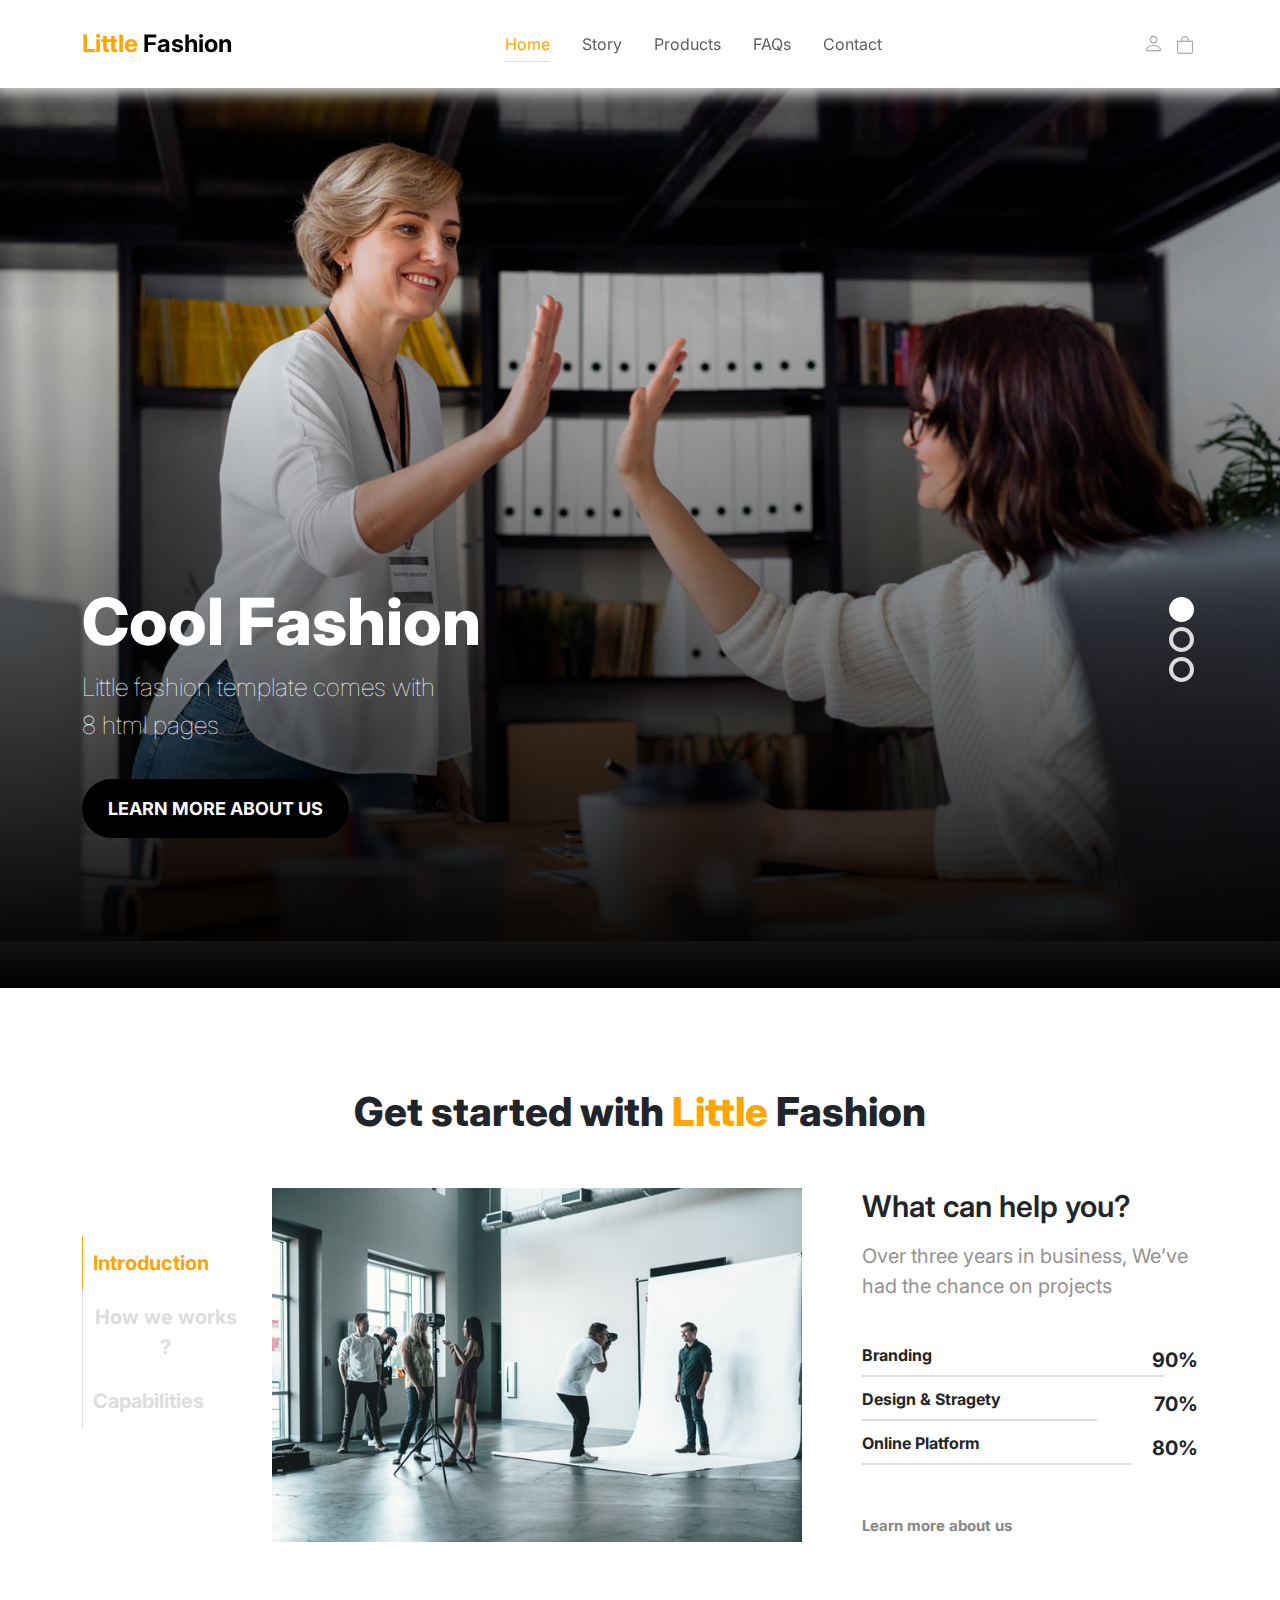
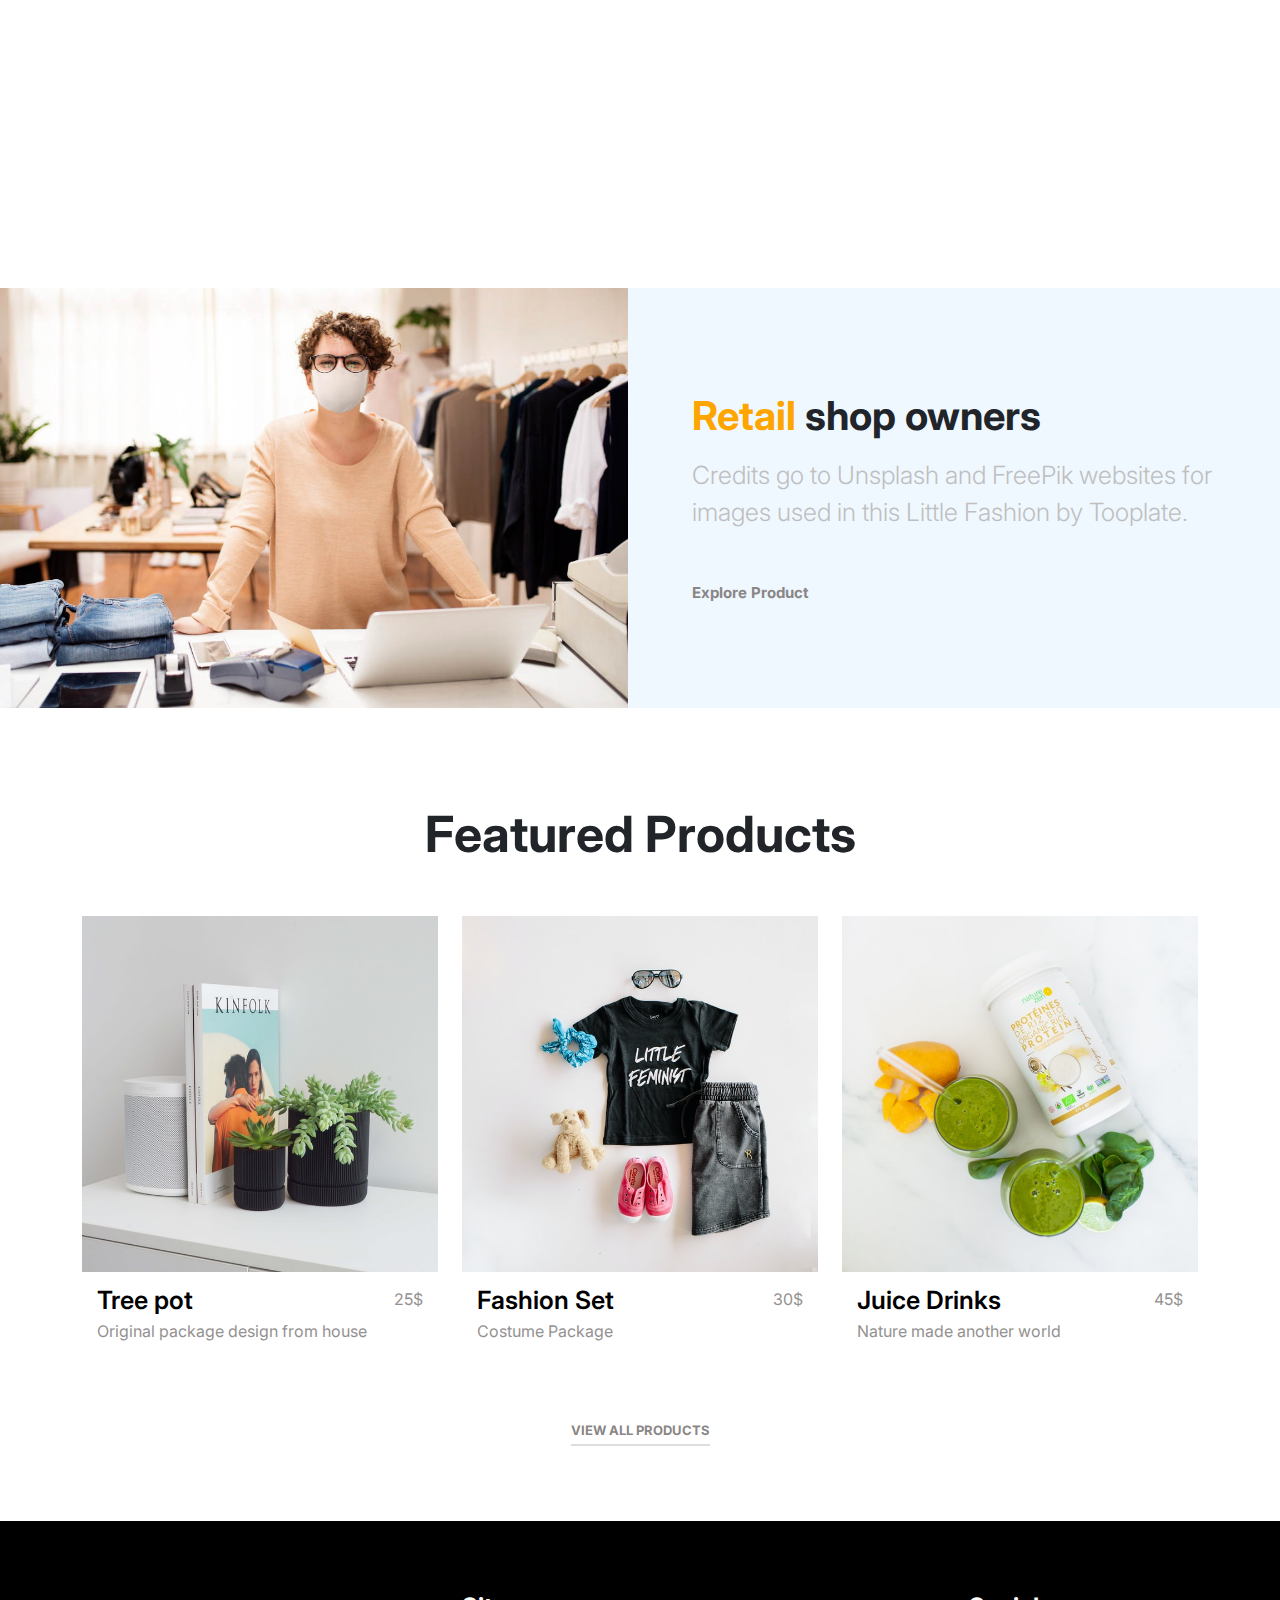
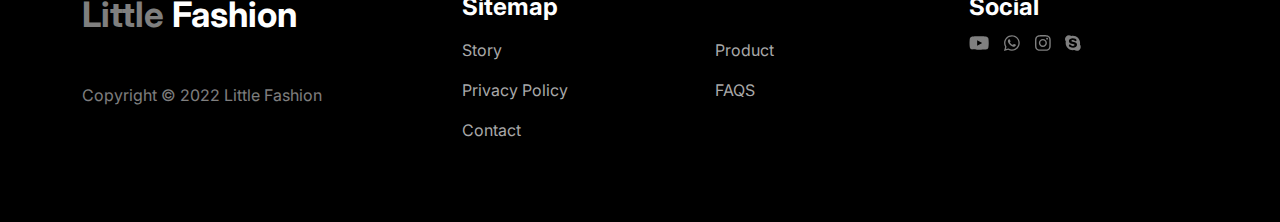
==== index.html @ c57e4cd6 "Add files via upload" ====
<!DOCTYPE html>
<html lang="en">

<head>
    <meta charset="UTF-8">
    <meta name="viewport" content="width=device-width, initial-scale=1.0">
    <title>Little Fashion</title>
    <link rel="stylesheet" href="./css/main.css">
    <link rel="stylesheet" href="./css/basic.css">
    <link rel="stylesheet" href="./css/all.min.css">
    <link rel="stylesheet" href="./css/bootstrap.min.css">
    <link rel="preconnect" href="https://fonts.googleapis.com">
    <link rel="preconnect" href="https://fonts.gstatic.com" crossorigin>
    <link href="https://fonts.googleapis.com/css2?family=Inter:wght@100;300;400;500;700;800&display=swap"
        rel="stylesheet">
    <link rel="stylesheet" href="https://cdn.jsdelivr.net/npm/bootstrap-icons@1.5.0/font/bootstrap-icons.css" />
</head>

<body>
    <nav class="navbar bg-white navbar-expand-lg pt-4 pb-4">
        <div class="container">
            <a class="navbar-brand" href="/index.html">
                <h4 class="m-0"><span>Little</span> Fashion</h4>
            </a>
            <button class="navbar-toggler" type="button" data-bs-toggle="collapse"
                data-bs-target="#navbarSupportedContent" aria-controls="navbarSupportedContent" aria-expanded="false"
                aria-label="Toggle navigation">
                <span class="navbar-toggler-icon"></span>
            </button>
            <div class="collapse navbar-collapse" id="navbarSupportedContent">
                <ul class="navbar-nav m-auto mb-2 mb-lg-0 gap-lg-3">
                    <li class="nav-item">
                        <a class="nav-link active" aria-current="page" href="./index.html">Home</a>
                    </li>
                    <li class="nav-item">
                        <a class="nav-link" href="./story.html">Story</a>
                    </li>
                    <li class="nav-item">
                        <a class="nav-link" href="./products.html">Products</a>
                    </li>
                    <li class="nav-item">
                        <a class="nav-link" href="./faq.html">FAQs</a>
                    </li>
                    <li class="nav-item">
                        <a class="nav-link" href="./contact.html">Contact</a>
                    </li>

                </ul>
                <div class="user">
                    <a href="#"> <i class="bi bi-person"></i> </a>
                    <a href="./product-details.html"> <i class="bi bi-bag"></i> </a>
                </div>
            </div>
        </div>
    </nav>
    <header>
        <div class="img-container">
            <img class="img-fluid active" src="./images/slideshow/medium-shot-business-women-high-five.jpeg" alt="">
            <img class="img-fluid" src="./images/slideshow/team-meeting-renewable-energy-project.jpeg" alt="">
            <img class="img-fluid" src="./images/slideshow/two-business-partners-working-together-office-computer.jpeg" alt="">
        </div>
        <div class="container">
            <div class="header-text">
                <div class="row">
                    <div class="col-10">
                        <div class="fades">
                            <div class="header-detail">
                                <h1>Cool Fashion</h1>
                                <p>Little fashion template comes with <br> 8 html pages</p>
                                <button>Learn more about us</button>
                            </div>
                            <div class="header-detail">
                                <h1>New Design</h1>
                                <p>Please share this Little Fashion template to your friends. <br> Thank you for supporting us.</p>
                                <button>Explore Products</button>
                            </div>
                            <div class="header-detail">
                                <h1>Talk to us</h1>
                                <p>Tooplate is one of the best HTML CSS template <br> websites for everyone.</p>
                                <button>Work with us</button>
                            </div>
                        </div>
                    </div>
                    <div class="col-2">
                        <ul class="header-btns">
                            <li><span class="active"></span></li>
                            <li><span></span></li>
                            <li><span></span></li>
                        </ul>
                    </div>
                </div>
            </div>
        </div>
    </header>

    <div class="about pt-5 pb-5">
        <h1 class="text-center mb-5">Get started with <span>Little</span> Fashion</h1>
        <div class="container">
            <div class="row">
                <div class="col-lg-2 mb-4 mb-lg-0 about-btns pt-lg-5">
                    <ul>
                        <li>
                            <button class="active">Introduction</button>
                        </li>
                        <li>
                            <button>How we works ?</button>
                        </li>
                        <li>
                            <button>Capabilities</button>
                        </li>
                    </ul>
                </div>
                <div class="col-lg-10 about-change">
                    <section class="one ">
                        <div class="row w-100">
                            <div class="col-lg-7 mb-4 mb-lg-0">
                                <img class="img-fluid" src="./images/pim-chu-z6NZ76_UTDI-unsplash.jpeg" alt="">
                            </div>
                            <div class="col-lg-5 mb-3 mb-lg-0 ps-lg-5">
                                <h2>Good <span>Design</span> <br> Ideas for <span>your</span> fashion</h2>
                                <p>Little Fashion templates comes with sign in / sign up pages, product listing /
                                    product detail, about, FAQs, and
                                    contact
                                    page.
                                </p>
                                <p class="mb-5">Since this HTML template is based on Boostrap 5 CSS library, you can
                                    feel free to add more components as you
                                    need.
                                </p>
                                <a class="special-link" href="#">Learn more about us <i
                                        class="fa-solid fa-arrow-right"></i></a>
                            </div>
                        </div>
                    </section>
                    <section class="two">
                        <div class="row w-100">
                            <div class="col-lg-7 mb-4 mb-lg-0">
                                <div>
                                    <iframe class="img-fluid"
                                        src="https://www.youtube-nocookie.com/embed/f_7JqPDWhfw?controls=0"
                                        title="YouTube video player" frameborder="0"
                                        allow="accelerometer; autoplay; clipboard-write; encrypted-media; gyroscope; picture-in-picture"
                                        allowfullscreen=""></iframe>
                                </div>
                            </div>
                            <div class="col-lg-5 mb-3 mb-lg-0 ps-lg-5">
                                <h2>Life at Studio</h2>
                                <p>Over three years in business, We’ve had the chance to work on a variety of projects,
                                    with companies
                                </p>
                                <p class="mb-5">Custom work is branding, web design, UI/UX design
                                </p>
                                <a class="special-link" href="#">Work with us <i
                                        class="fa-solid fa-arrow-right"></i></a>
                            </div>
                        </div>
                    </section>
                    <section class="three active">
                        <div class="row w-100">
                            <div class="col-lg-7 mb-4 mb-lg-0">
                                <img class="img-fluid" src="./images/cody-lannom-G95AReIh_Ko-unsplash.jpeg" alt="">
                            </div>
                            <div class="col-lg-5 mb-3 mb-lg-0 ps-lg-5">
                                <h2>What can help you?</h2>
                                <p>
                                    Over three years in business, We’ve had the chance on projects
                                </p>
                                <ul>
                                    <li data-width="90%">
                                        Branding
                                        <span style="width: 90%;"></span>
                                    </li>
                                    <li data-width="70%">
                                        Design & Stragety
                                        <span style="width: 70%;"></span>
                                    </li>
                                    <li data-width="80%">
                                        Online Platform
                                        <span style="width: 80%;"></span>
                                    </li>
                                </ul>
                                <a class="special-link" href="#">Learn more about us <i class="fa-solid fa-arrow-right"></i></a>
                            </div>
                        </div>
                    </section>
                </div>
            </div>
        </div>
    </div>

    <div class="retail">
        <div class="row align-items-center">
            <div class="col-md-6 mb-lg-0 mb-3">
                <img class="img-fluid" src="./images/retail-shop-owner-mask-social-distancing-shopping.jpg" alt="">
            </div>
            <div class="col-md-6 mb-lg-0 mb-3 bimg">
                <div>
                    <h1><span>Retail</span> shop owners</h1>
                    <p class="mb-5">Credits go to Unsplash and FreePik websites for images used in this Little Fashion
                        by Tooplate.</p>
                    <a href="#" class="special-link">Explore Product <i class="fa-solid fa-arrow-right"></i></a>
                </div>
            </div>
        </div>
    </div>

    <div class="pt-5 featured">
        <h1 class=""><span>Featured</span> Products</h1>
        <div class="container">
            <div class="row mb-5">
                <div class="col-md-6 col-lg-4 mb-3 mb-lg-0">
                    <div>
                        <img class="img-fluid" src="./images//product/evan-mcdougall-qnh1odlqOmk-unsplash.jpeg" alt="">
                        <div class="img-details">
                            <a href="#">Tree pot</a> <span>25$</span> <br>
                            <span>Original package design from house</span>
                        </div>
                    </div>
                </div>
                <div class="col-md-6 col-lg-4 mb-3 mb-lg-0">
                    <div>
                        <img class="img-fluid" src="./images//product/jordan-nix-CkCUvwMXAac-unsplash.jpeg" alt="">
                        <div class="img-details">
                            <a href="#">Fashion Set</a> <span>30$</span> <br>
                            <span>Costume Package</span>
                        </div>
                    </div>
                </div>
                <div class="col-md-6 col-lg-4 mb-3 mb-lg-0">
                    <div>
                        <img class="img-fluid" src="./images//product/nature-zen-3Dn1BZZv3m8-unsplash.jpeg" alt="">
                        <div class="img-details">
                            <a href="#">Juice Drinks</a> <span>45$</span> <br>
                            <span>Nature made another world</span>
                        </div>
                    </div>
                </div>
            </div>

            <div class="text-center pt-3">
                <a class="view" href="#">View All Products</a>
            </div>
        </div>
    </div>

    <script src="./js/footer.js"></script>

    <script src="./js/all.min.js"></script>
    <script src="./js/bootstrap.bundle.min.js"></script>
    <script src="./js/main.js"></script>
</body>

</html>
---- css/main.css ----
body{
    font-family: 'Inter', sans-serif !important;
    overflow-x: hidden;
}
.special-link{
    font-size: 15px;
    color: #8a8686;
    text-decoration: none;
    font-weight: 700;
    transition: 0.5s;
}
.special-link svg{
    opacity: 0;
    transition: 0.3s;
    font-size: 14px;
}
.special-link:hover{
    color: orange;
}
.special-link:hover svg{
    opacity: 1;
}

header{
    height: 100vh;
    position: relative;
    overflow: hidden;
}
header .img-container{
    position: absolute;
    width: 100%;
    height: 100%;
    z-index: -555;
}
header .img-container img{
    position: absolute;
    object-fit: cover;
    transition: 0.6s;
    opacity: 0;
}
header .img-container img.active{
    opacity: 1;
}
header::before{
    content: '';
    width: 100%;
    height: 100%;
    position: absolute;
    top: 0;
    right: 0;
    background: linear-gradient(to top, black, transparent 75%);
}

header .container .header-text{
    color: white;
    position: absolute;
    width: 100%;
    bottom: 150px;
}
header .fades{
    height: 255px;
    overflow: hidden;
}
header .fades div{
    height: 255px;
    transition: 0.5s;
}
header .container div h1{
    font-size: 65px;
    font-weight: 800;
}
header .container div p{
    font-size: 25px;
    font-weight: 100;
    color: #fff;
    margin-bottom: 35px;
}
header .container div button{
    background-color: black;
    color: white;
    border: 0;
    border-radius: 30px;
    padding: 16px 26px;
    font-size: 18px;
    font-weight: 700;
    text-transform: uppercase;
}
header .container ul{
    list-style: none;
    padding: 0;
    margin: 0;
    margin-top: 14px;
}
header .container ul li span{
    display: block;
    width: 25px;
    height: 25px;
    border: 4px solid #DDD;
    border-radius: 50%;
    margin: 5px 0;
    cursor: pointer;
}
header .container ul li span.active{
    background-color: #fff;
    border-color: #fff;
}
.about{
    height: 100vh;
}
.about h1{
    font-weight: 800;
    font-size: 40px;
    line-height: 1.4;
    margin-top: 3rem;
}
.about h1 span ,.about .row h2 span,.retail .row .bimg div h1 span{
    color: orange;
}
.about .row .about-btns ul{
    list-style: none;
    margin: 0;
    padding: 0;
}
.about .row .about-btns button{
    color: #ddd;
    background-color: transparent;
    border: 0;
    outline: 0;
    border-left: 1px solid #ddd;
    font-size: 20px;
    font-weight: 700;
    padding: 12px 10px;
    transition: 0.5s;
}

.about .row .about-btns button:hover , .about .row .about-btns button.active{
    color: orange;
    border-color: orange;
}
.about .about-change{
    position: relative;
    min-height: 400px;
}
.about .about-change section{
    position: absolute;
    opacity: 0;
    transition: 0.5s;
    width: 100%;
}
.about .about-change section.active {
    opacity: 1;
}
.about .row h2{
    font-size: 30px;
    font-weight: 600;
    margin-bottom: 17px;
}
.about .row p{
    font-size:20px;
    color: #949191;
}
.about .row .two iframe{
    width: 100%;
    height: 300px;
}
.about .row .three ul {
    list-style: none;
    padding: 0;
    margin-top: 2rem;
    margin-bottom: 3rem;
}
.about .row .three ul li{
    font-weight: 700;
    padding: 10px 0;
    position: relative;
}
.about .row .three ul li::after{
    content: attr(data-width);
    position: absolute;
    right: 0;
    bottom: 2px;
    font-size: 20px;
}
.about .row .three ul li span{
    content: '';
    position: absolute;
    bottom: 0;
    left: 0;
    height: 2px;
    background-color: #ddd;
}
.retail{
    background-color: #f0f8ff;
    /* margin-top: 3rem; */
    margin-bottom: 3rem;
}
.retail .row .bimg div{
    padding: 10px 40px;
}
.retail .row .bimg div h1{
    font-size:40px;
    font-weight: 700;
    margin-bottom: 17px;
}
.retail .row .bimg div p{
    font-size:25px;
    color: #bfbfbf;
    font-weight: 300;
    margin-bottom: 20px;
}

.featured{
    padding-bottom: 5rem !important;
}
.featured h1{
    font-size: 50px;
    font-weight: 700;
    text-align: center;
    margin-bottom: 3.25rem;
}
.featured .row .img-details{
    padding: 10px 15px;
    position: relative;
}

.featured .row .img-details a{
    font-size: 25px;
    color: #000;
    text-decoration: none;
    font-weight: 600;
    display: inline-block;
    transition: 0.3s;
}
.featured .row .img-details a:hover{
    color: orange;
}
.featured .row .img-details span:first-of-type{
    position: absolute;
    top: 15px;
    right: 15px;
}
.featured .row .img-details span{
    color: #949191;
}

.featured .row div div img:hover{
    transition: 0.5s;
    box-shadow: 5px 6px 14px 5px #ddd;
}

.featured .view{
    font-size: 13px;
    color: #8a8686;
    text-decoration: none;
    padding-bottom: 6px;
    font-weight: 700;
    border-bottom: 2px solid #ddd;
    text-transform: uppercase;
    transition: 0.3s;
}
.featured a:hover{
    color: orange;
}

@media (min-width:320px) and (max-width:480px){
    header{
        height: 280px;
        background-size: 100%;
    }
    header .fades{
        height: 205px;
    }
    header .container .header-text {
        bottom: 11.5px;
    }

    header .container div h1 {
        font-size: 35px;
    }

    header .container div p {
        font-size: 18px;
        margin-bottom: 12px;
    }
    header .container div button {
        padding: 16px 20px;
        font-size: 13px;
    }
    header .container ul li span{
        width: 20px;
        height: 20px;
    }
    header .row div.col-2{
        padding: 0 5px;
    }
    .about{
        height: 150vh;
    }
    .about .about-change {
        position: relative;
        min-height: 650px;
    }
}
---- css/basic.css ----
nav{
    position: sticky !important;
    top: 0;
    box-shadow: -2px 0px 14px 5px #ddd;
    z-index: 9999;
}
nav div a h4 {
    font-weight: 700;
}

nav div a h4 span {
    color: orange;
}

nav ul li a {
    overflow: hidden;
    position: relative;
}

nav ul li a:hover {
    color: orange !important;
}

nav ul li a.active {
    color: orange !important;
}

nav ul li a::after,
nav ul li a.active::after {
    content: "";
    position: absolute;
    bottom: -4px;
    left: 0;
    background-color: #ddd;
    height: 1.5px;
    width: calc(100% - 16px);
    margin: 0 8px;
    transition: 0.5s;
}

nav ul li a.active::after {
    bottom: 2px;
}

nav ul li a:hover::after {
    bottom: 2px;
}

nav .user a {
    text-decoration: none;
    margin: 0 4px;
}

nav .user a i {
    color: #aaaaaa;
    font-size: 18px;
    transition: 0.5s;
}
nav .user a:first-child i{
    font-size: 21px;
}
nav .user a:hover>i {
    color: orange;
}


footer {
    background-color: #000;
    color: #fff;
    padding: 4.5rem 0;
}

footer .heading {
    font-size: 35px;
    font-weight: 700;
}

footer h4 {
    font-weight: 700;
}

footer .row .sitemap a {
    display: inline-block;
    color: #a9a9a9;
    text-decoration: none;
    padding: 8px 0;
}

footer .row .sitemap a:hover,
footer ul li a:hover {
    color: white !important;
}

footer ul {
    list-style: none;
    display: flex;
    flex-wrap: wrap;
    gap: 15px;
    padding: 0;
}

footer ul li a {
    font-size: 18px;
}

@media (min-width:320px) and (max-width:480px) {

    nav ul li a::after,
    nav ul li a.active::after {
        width: calc(100%);
        margin: 0;
    }
}
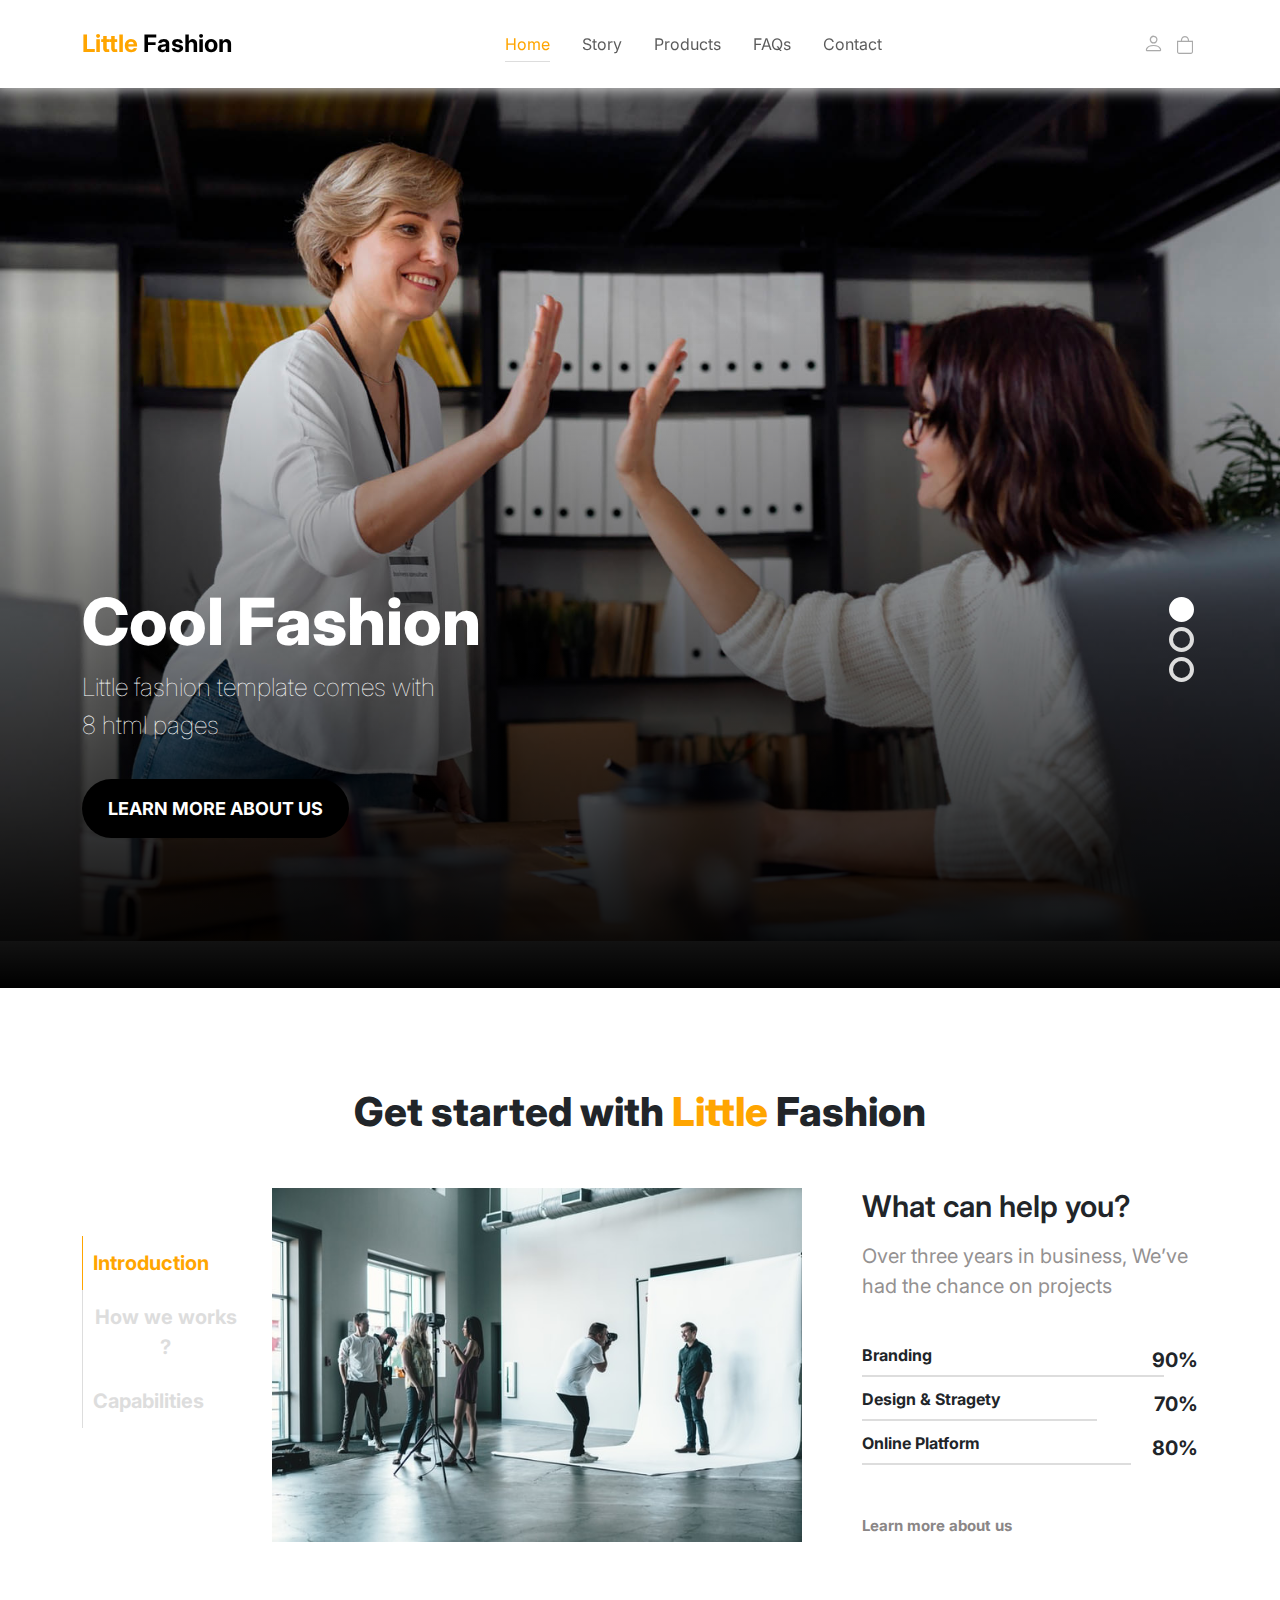
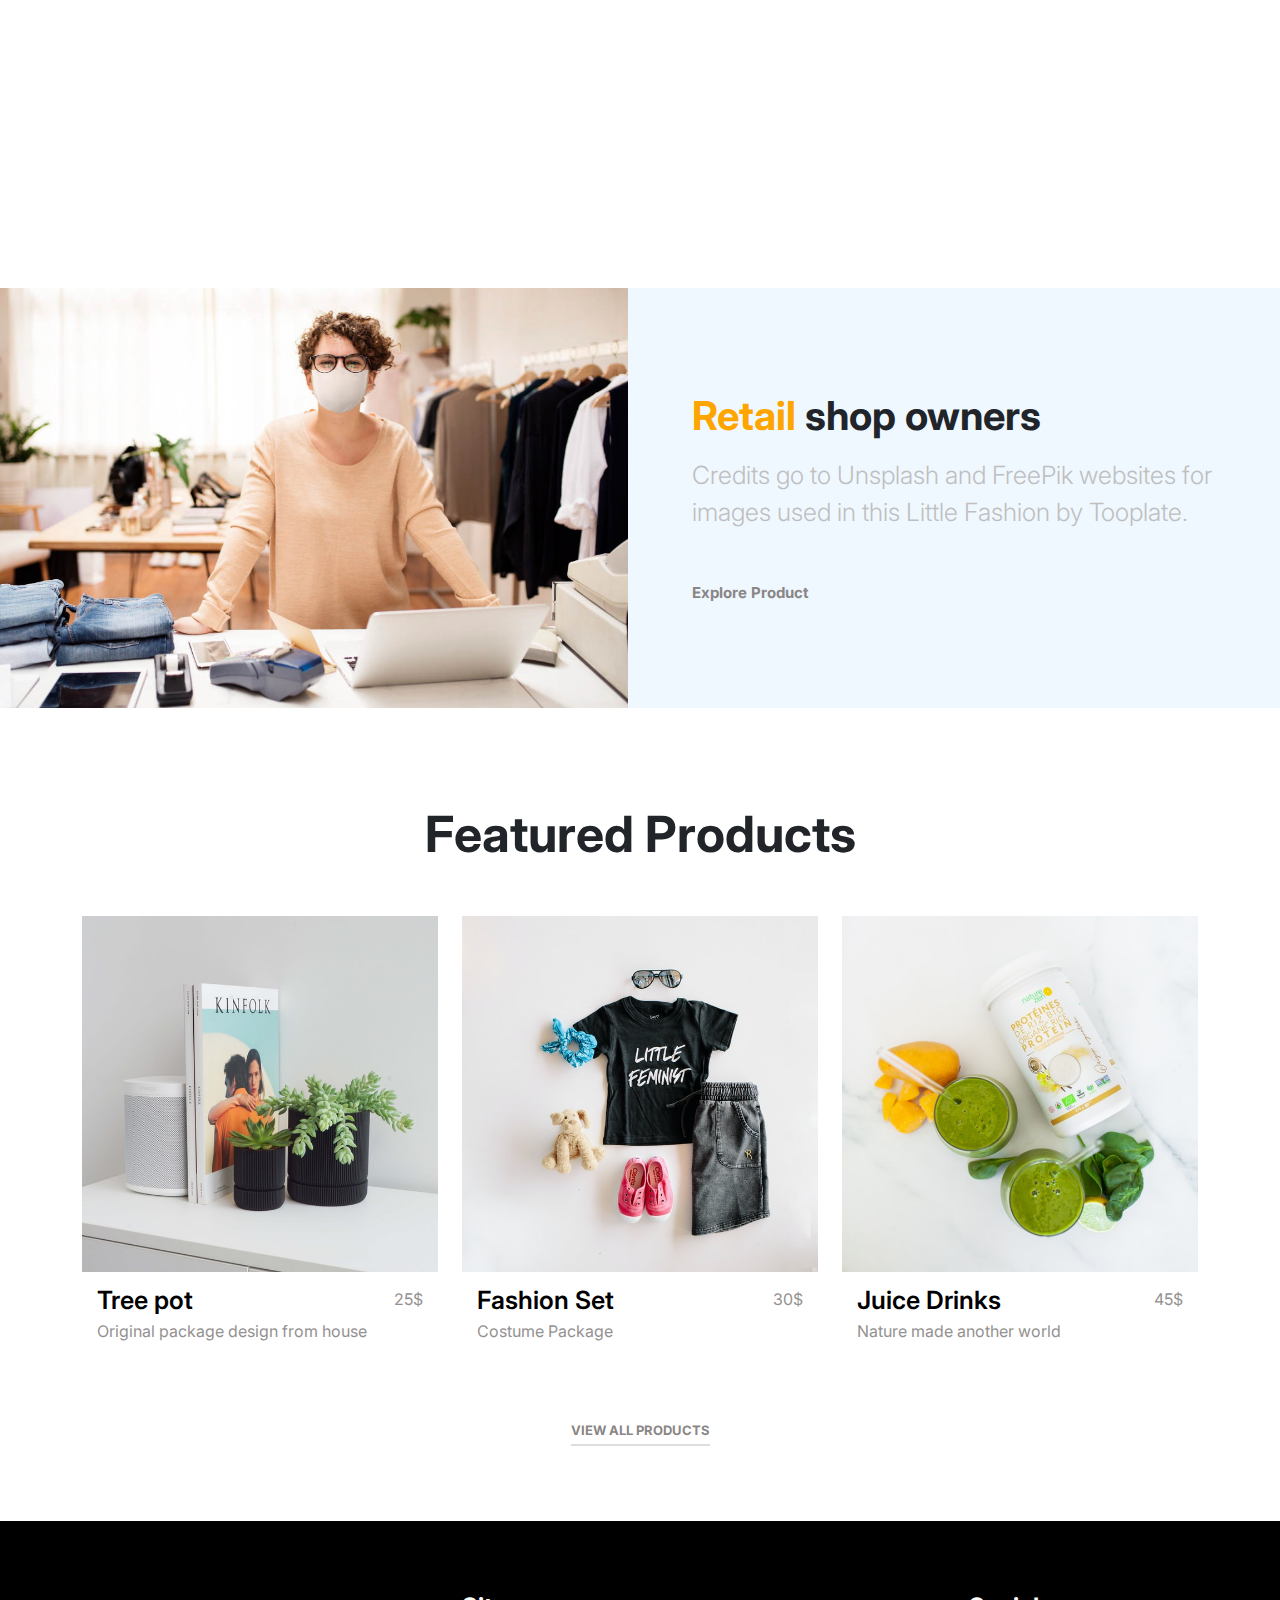
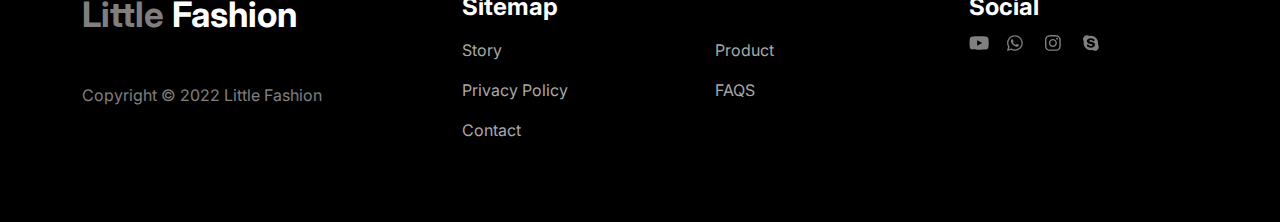
==== commit 9eca1600: "Update index.html" ====
--- a/index.html
+++ b/index.html
@@ -250,4 +250,4 @@
     <script src="./js/main.js"></script>
 </body>
 
-</html>+</html>
--- a/css/basic.css
+++ b/css/basic.css
@@ -1,8 +1,8 @@
 nav{
     position: sticky !important;
     top: 0;
-    box-shadow: -2px 0px 14px 5px #ddd;
-    z-index: 9999;
+    box-shadow: 0px -4px 14px 5px #ddd;
+    z-index: 1;
 }
 nav div a h4 {
     font-weight: 700;
@@ -95,7 +95,6 @@
     list-style: none;
     display: flex;
     flex-wrap: wrap;
-    gap: 15px;
     padding: 0;
 }
 
@@ -110,4 +109,4 @@
         width: calc(100%);
         margin: 0;
     }
-}+}
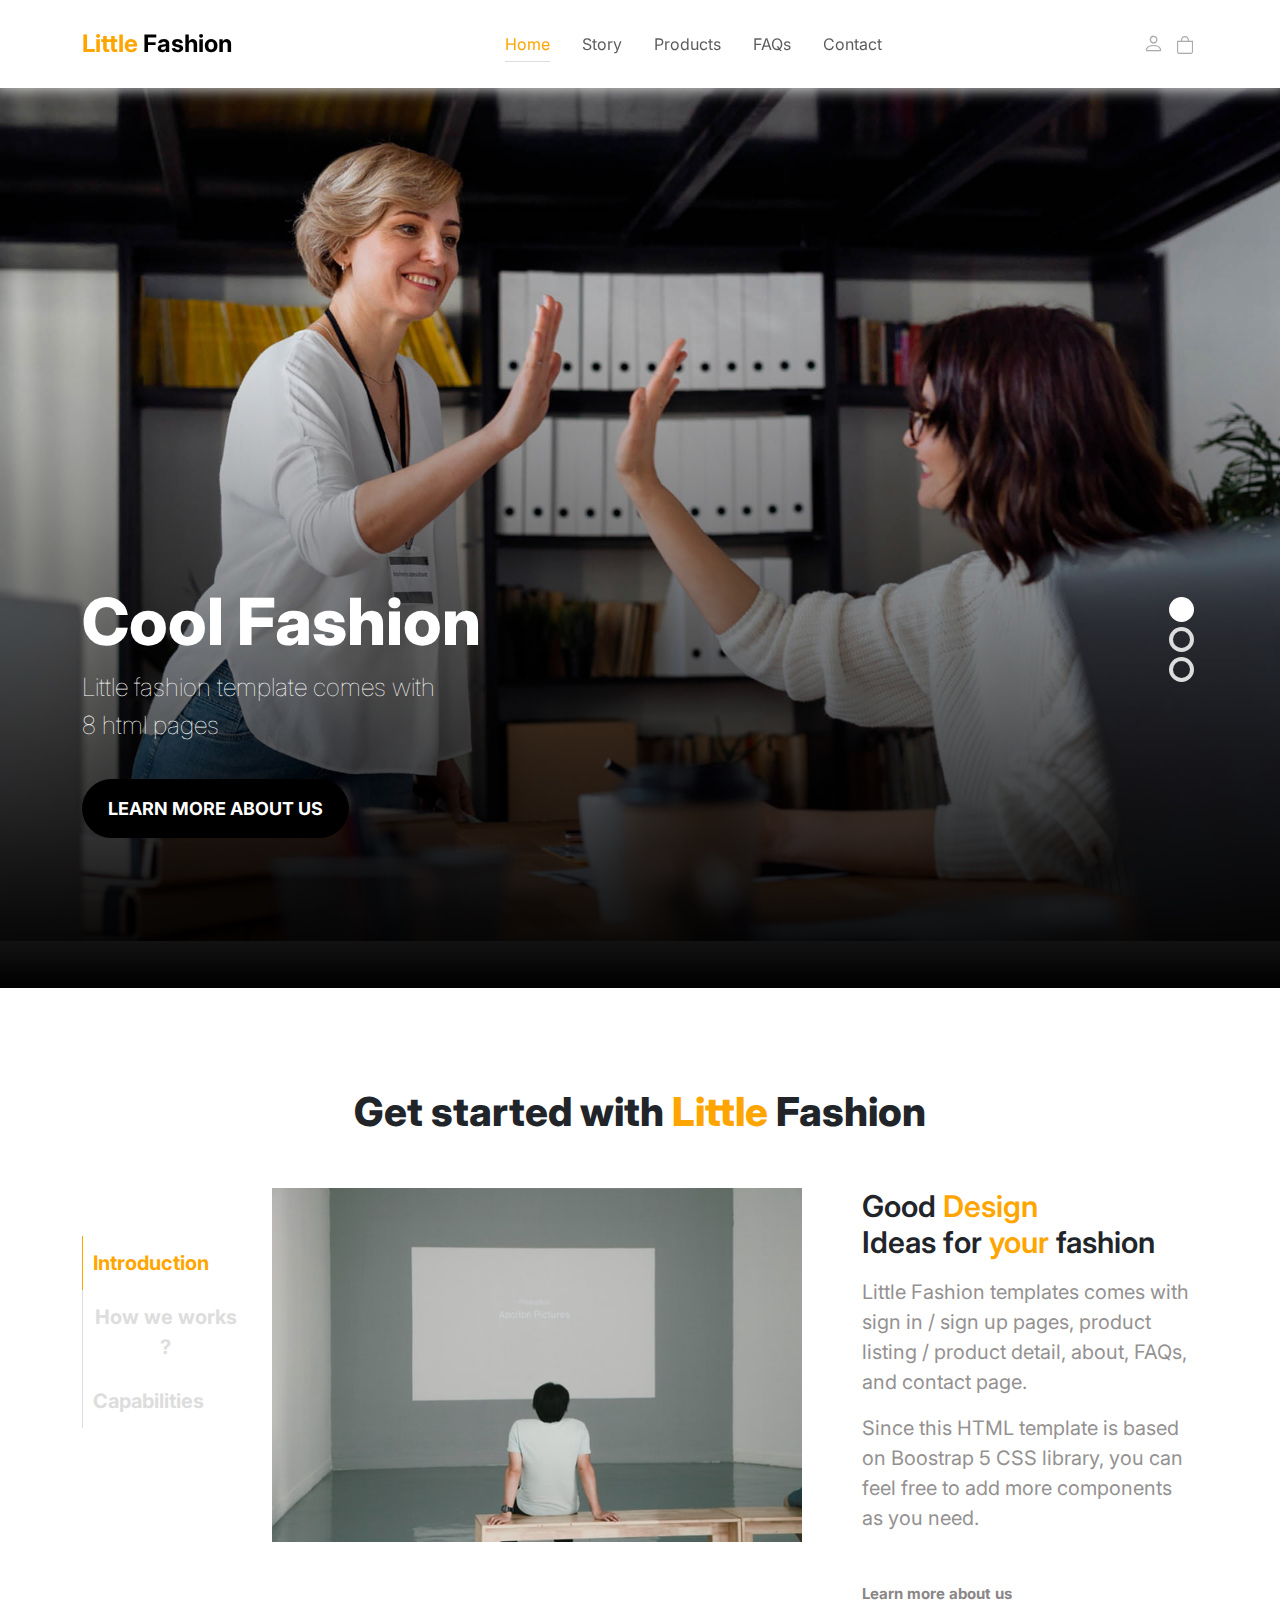
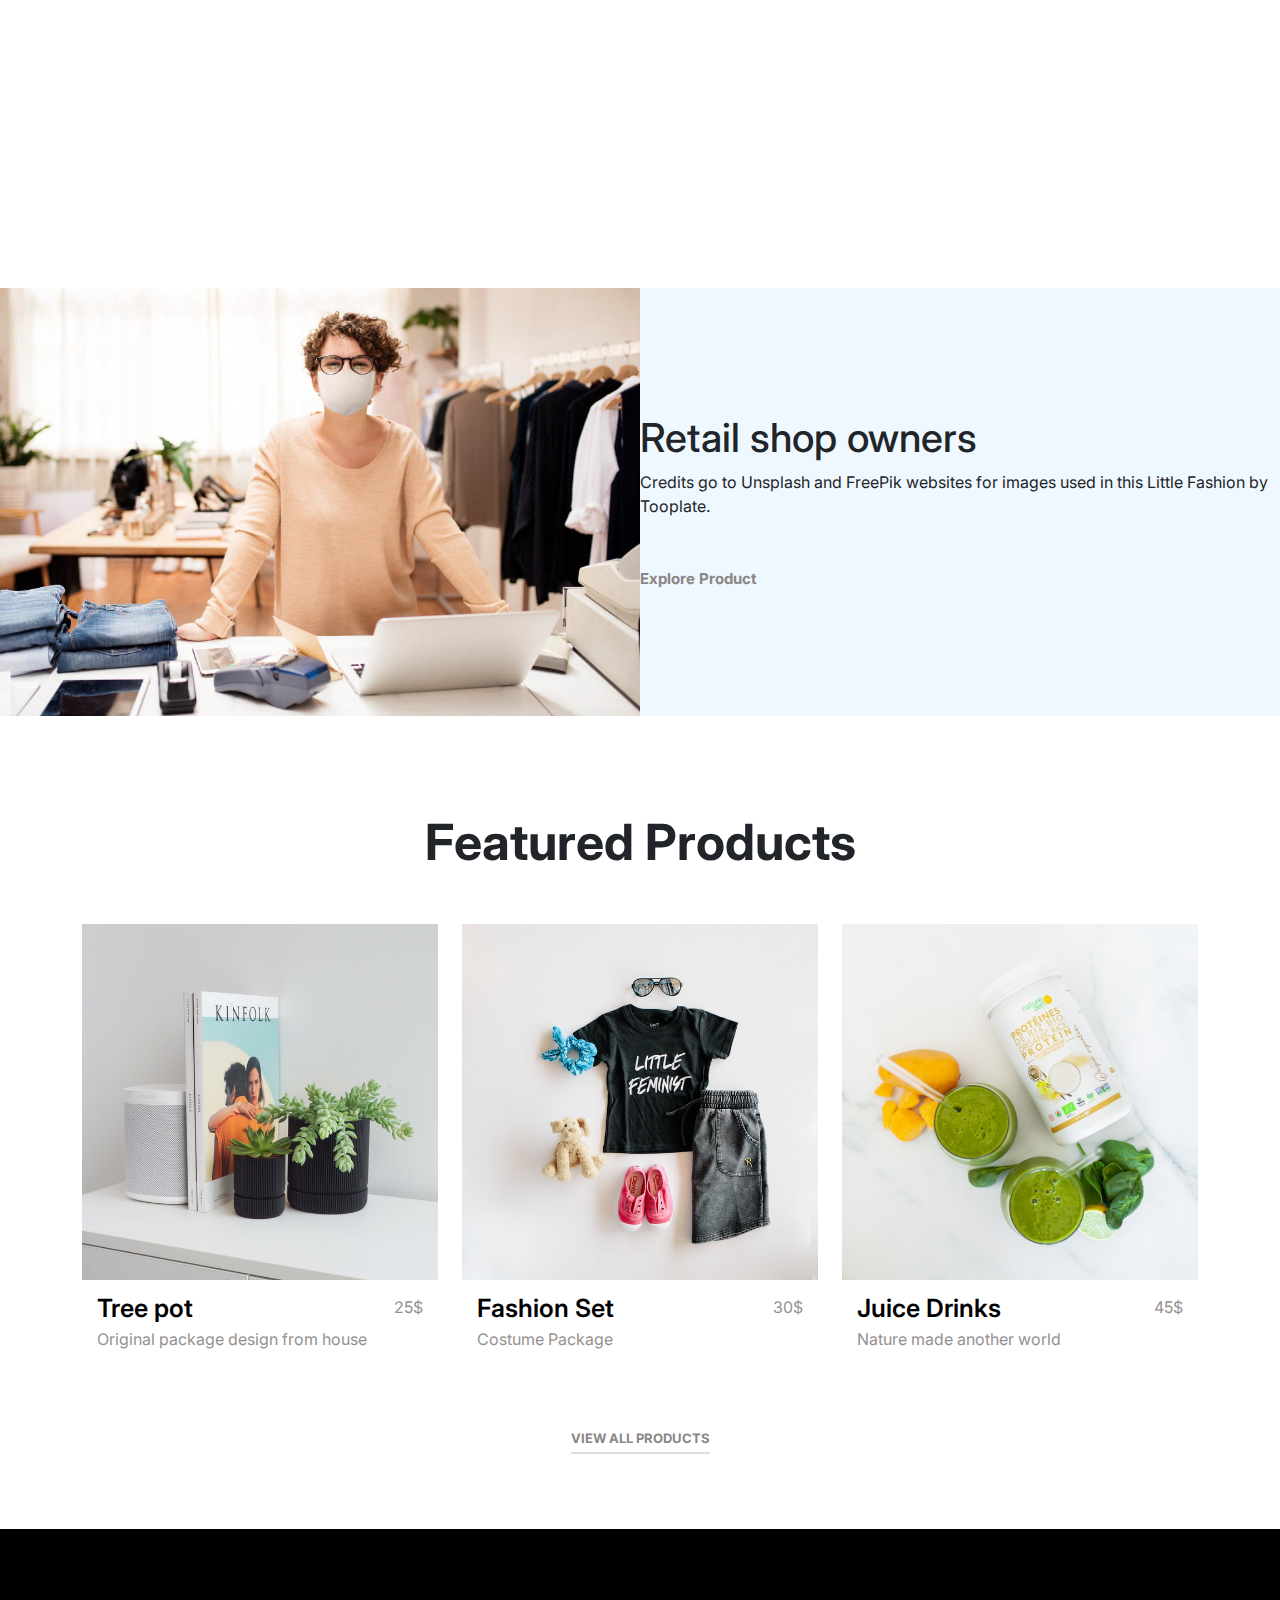
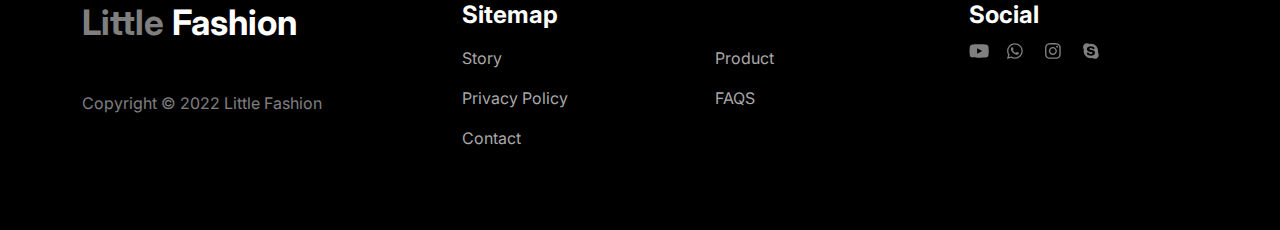
==== commit 115efeeb: "Update index.html" ====
--- a/index.html
+++ b/index.html
@@ -53,6 +53,8 @@
             </div>
         </div>
     </nav>
+
+
     <header>
         <div class="img-container">
             <img class="img-fluid active" src="./images/slideshow/medium-shot-business-women-high-five.jpeg" alt="">
@@ -111,7 +113,7 @@
                     </ul>
                 </div>
                 <div class="col-lg-10 about-change">
-                    <section class="one ">
+                    <section class="one active">
                         <div class="row w-100">
                             <div class="col-lg-7 mb-4 mb-lg-0">
                                 <img class="img-fluid" src="./images/pim-chu-z6NZ76_UTDI-unsplash.jpeg" alt="">
@@ -136,11 +138,10 @@
                         <div class="row w-100">
                             <div class="col-lg-7 mb-4 mb-lg-0">
                                 <div>
-                                    <iframe class="img-fluid"
-                                        src="https://www.youtube-nocookie.com/embed/f_7JqPDWhfw?controls=0"
+                                    <iframe width="560" height="315" src="https://www.youtube.com/embed/f_7JqPDWhfw?si=tvIzQDmmQmCQERGD"
                                         title="YouTube video player" frameborder="0"
-                                        allow="accelerometer; autoplay; clipboard-write; encrypted-media; gyroscope; picture-in-picture"
-                                        allowfullscreen=""></iframe>
+                                        allow="accelerometer; autoplay; clipboard-write; encrypted-media; gyroscope; picture-in-picture; web-share"
+                                        allowfullscreen></iframe>
                                 </div>
                             </div>
                             <div class="col-lg-5 mb-3 mb-lg-0 ps-lg-5">
@@ -155,7 +156,7 @@
                             </div>
                         </div>
                     </section>
-                    <section class="three active">
+                    <section class="three">
                         <div class="row w-100">
                             <div class="col-lg-7 mb-4 mb-lg-0">
                                 <img class="img-fluid" src="./images/cody-lannom-G95AReIh_Ko-unsplash.jpeg" alt="">
@@ -189,11 +190,11 @@
     </div>
 
     <div class="retail">
-        <div class="row align-items-center">
-            <div class="col-md-6 mb-lg-0 mb-3">
+        <div class="d-flex flex-wrap align-items-center">
+            <div class="col-12 col-md-6 mb-lg-0 mb-3">
                 <img class="img-fluid" src="./images/retail-shop-owner-mask-social-distancing-shopping.jpg" alt="">
             </div>
-            <div class="col-md-6 mb-lg-0 mb-3 bimg">
+            <div class="col-12 col-md-6 mb-lg-0 mb-3 bimg">
                 <div>
                     <h1><span>Retail</span> shop owners</h1>
                     <p class="mb-5">Credits go to Unsplash and FreePik websites for images used in this Little Fashion
